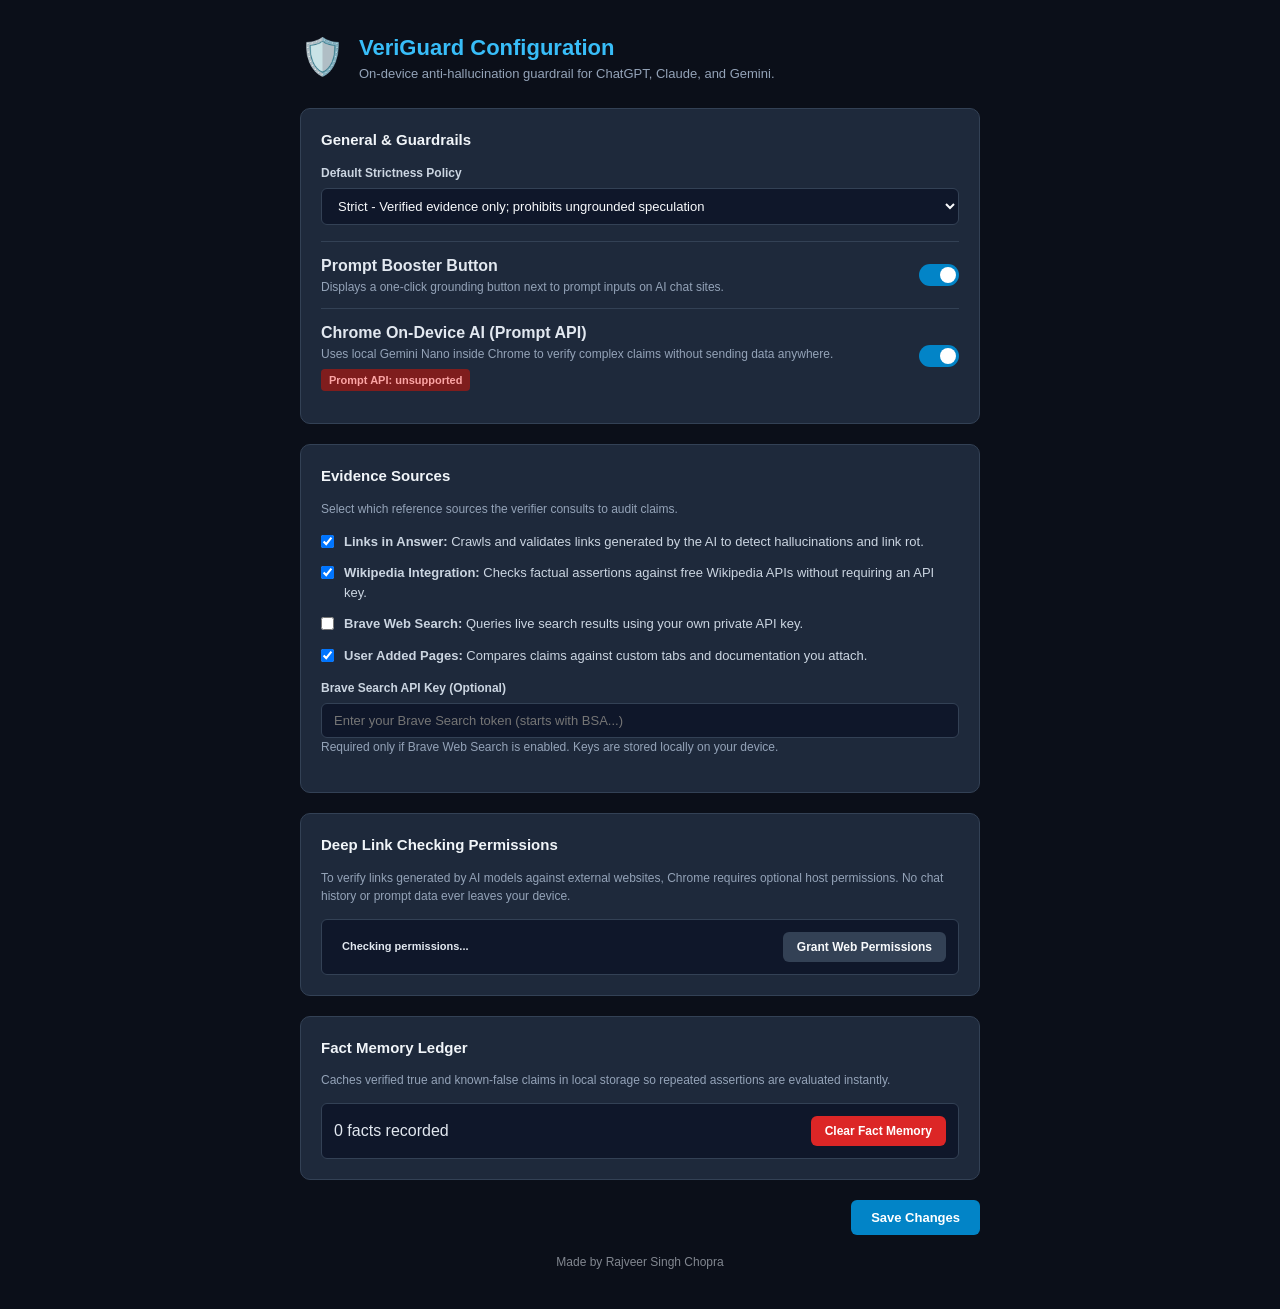
==== extension/options/options.html @ 43dd0ae5 "Initial commit: Hallucination Guard extension" ====
<!DOCTYPE html>
<html lang="en">
<head>
  <meta charset="UTF-8">
  <title>VeriGuard Settings - Anti-Hallucination Extension</title>
  <link rel="stylesheet" href="options.css">
</head>
<body>
  <div class="container">
    <header class="header">
      <div class="brand">
        <span class="logo">🛡️</span>
        <div>
          <h1>VeriGuard Configuration</h1>
          <p class="subtitle">On-device anti-hallucination guardrail for ChatGPT, Claude, and Gemini.</p>
        </div>
      </div>
    </header>

    <main class="content">
      <!-- General Settings -->
      <section class="card">
        <h2>General & Guardrails</h2>
        <div class="form-group">
          <label for="strictnessSelect" class="form-label">Default Strictness Policy</label>
          <select id="strictnessSelect" class="form-input">
            <option value="moderate">Moderate - Basic factual alignment; flags uncertain assertions</option>
            <option value="strict" selected>Strict - Verified evidence only; prohibits ungrounded speculation</option>
            <option value="zero_tolerance">Zero Tolerance - Closed-book mode; drops unverified statements</option>
          </select>
        </div>

        <div class="form-row">
          <div>
            <strong>Prompt Booster Button</strong>
            <p class="hint">Displays a one-click grounding button next to prompt inputs on AI chat sites.</p>
          </div>
          <label class="switch">
            <input type="checkbox" id="toggleBooster" checked>
            <span class="slider round"></span>
          </label>
        </div>

        <div class="form-row">
          <div>
            <strong>Chrome On-Device AI (Prompt API)</strong>
            <p class="hint">Uses local Gemini Nano inside Chrome to verify complex claims without sending data anywhere.</p>
            <div style="margin-top:6px; display:flex; align-items:center; gap:8px;">
              <span id="aiStatusBadge" class="badge">Checking AI model...</span>
              <button type="button" id="btnPrepareAI" class="btn btn-secondary" style="display:none; padding:4px 8px; font-size:11px;">Enable / Download Model</button>
              <span id="aiProgress" style="font-size:11px; color:#38bdf8;"></span>
            </div>
          </div>
          <label class="switch">
            <input type="checkbox" id="toggleOnDeviceAI" checked>
            <span class="slider round"></span>
          </label>
        </div>
      </section>

      <!-- Evidence Sources -->
      <section class="card">
        <h2>Evidence Sources</h2>
        <p class="hint mb-4">Select which reference sources the verifier consults to audit claims.</p>

        <div class="checkbox-group">
          <label class="checkbox-item">
            <input type="checkbox" id="sourceLinks" checked>
            <span><strong>Links in Answer:</strong> Crawls and validates links generated by the AI to detect hallucinations and link rot.</span>
          </label>

          <label class="checkbox-item">
            <input type="checkbox" id="sourceWikipedia" checked>
            <span><strong>Wikipedia Integration:</strong> Checks factual assertions against free Wikipedia APIs without requiring an API key.</span>
          </label>

          <label class="checkbox-item">
            <input type="checkbox" id="sourceWebSearch">
            <span><strong>Brave Web Search:</strong> Queries live search results using your own private API key.</span>
          </label>

          <label class="checkbox-item">
            <input type="checkbox" id="sourcePages" checked>
            <span><strong>User Added Pages:</strong> Compares claims against custom tabs and documentation you attach.</span>
          </label>
        </div>

        <div class="form-group mt-4" id="braveKeyGroup">
          <label for="braveApiKey" class="form-label">Brave Search API Key (Optional)</label>
          <input type="password" id="braveApiKey" class="form-input" placeholder="Enter your Brave Search token (starts with BSA...)">
          <p class="hint">Required only if Brave Web Search is enabled. Keys are stored locally on your device.</p>
        </div>
      </section>

      <!-- Permissions & Link Checking -->
      <section class="card">
        <h2>Deep Link Checking Permissions</h2>
        <p class="hint mb-4">
          To verify links generated by AI models against external websites, Chrome requires optional host permissions.
          No chat history or prompt data ever leaves your device.
        </p>
        <div class="permission-status">
          <span id="permStatusBadge" class="badge">Checking permissions...</span>
          <div>
            <button type="button" id="btnRequestPerm" class="btn btn-secondary">Grant Web Permissions</button>
            <button type="button" id="btnRevokePerm" class="btn btn-secondary" style="display:none; margin-left:6px;">Revoke</button>
          </div>
        </div>
      </section>

      <!-- Fact Memory -->
      <section class="card">
        <h2>Fact Memory Ledger</h2>
        <p class="hint mb-4">
          Caches verified true and known-false claims in local storage so repeated assertions are evaluated instantly.
        </p>
        <div class="memory-status">
          <span id="memoryCount">0 facts recorded</span>
          <button type="button" id="btnClearMemory" class="btn btn-danger">Clear Fact Memory</button>
        </div>
      </section>
    </main>

    <footer class="footer">
      <div id="saveNotification" class="save-status"></div>
      <button type="button" id="btnSave" class="btn btn-primary">Save Changes</button>
    </footer>

    <p class="credit">Made by Rajveer Singh Chopra</p>
  </div>

  <script src="../engine/ai-judge.js"></script>
  <script src="options.js"></script>
</body>
</html>
---- extension/options/options.css ----
/* VeriGuard Options Stylesheet */
* {
  box-sizing: border-box;
  margin: 0;
  padding: 0;
}

body {
  background-color: #0b0f19;
  color: #e2e8f0;
  font-family: -apple-system, BlinkMacSystemFont, "Segoe UI", Roboto, sans-serif;
  line-height: 1.5;
  padding: 30px 20px;
}

.container {
  max-width: 680px;
  margin: 0 auto;
}

.header {
  margin-bottom: 24px;
}

.brand {
  display: flex;
  align-items: center;
  gap: 14px;
}

.logo {
  font-size: 36px;
}

.brand h1 {
  font-size: 22px;
  font-weight: 700;
  color: #38bdf8;
}

.subtitle {
  font-size: 13px;
  color: #94a3b8;
}

.card {
  background: #1e293b;
  border: 1px solid #334155;
  border-radius: 10px;
  padding: 20px;
  margin-bottom: 20px;
}

.card h2 {
  font-size: 15px;
  font-weight: 600;
  color: #f1f5f9;
  margin-bottom: 12px;
}

.hint {
  font-size: 12px;
  color: #94a3b8;
}

.mb-4 {
  margin-bottom: 14px;
}

.mt-4 {
  margin-top: 14px;
}

.form-group {
  margin-bottom: 16px;
}

.form-label {
  display: block;
  font-size: 12px;
  font-weight: 600;
  color: #cbd5e1;
  margin-bottom: 6px;
}

.form-input {
  width: 100%;
  padding: 9px 12px;
  background: #0f172a;
  border: 1px solid #334155;
  border-radius: 6px;
  color: #f8fafc;
  font-size: 13px;
  outline: none;
}

.form-input:focus {
  border-color: #38bdf8;
}

.form-row {
  display: flex;
  justify-content: space-between;
  align-items: center;
  padding: 12px 0;
  border-top: 1px solid #334155;
}

.checkbox-group {
  display: flex;
  flex-direction: column;
  gap: 12px;
}

.checkbox-item {
  display: flex;
  align-items: flex-start;
  gap: 10px;
  font-size: 13px;
  color: #cbd5e1;
  cursor: pointer;
}

.checkbox-item input {
  margin-top: 3px;
}

.permission-status,
.memory-status {
  display: flex;
  justify-content: space-between;
  align-items: center;
  padding: 12px;
  background: #0f172a;
  border-radius: 6px;
  border: 1px solid #334155;
}

.badge {
  font-size: 11px;
  font-weight: 600;
  padding: 3px 8px;
  border-radius: 4px;
}

.badge-granted {
  background: #065f46;
  color: #34d399;
}

.badge-denied {
  background: #7f1d1d;
  color: #fca5a5;
}

.btn {
  padding: 8px 14px;
  font-size: 12px;
  font-weight: 600;
  border-radius: 6px;
  border: none;
  cursor: pointer;
  transition: opacity 0.15s ease;
}

.btn:hover {
  opacity: 0.9;
}

.btn-primary {
  background: #0284c7;
  color: #ffffff;
  padding: 10px 20px;
  font-size: 13px;
}

.btn-secondary {
  background: #334155;
  color: #f8fafc;
}

.btn-danger {
  background: #dc2626;
  color: #ffffff;
}

.footer {
  display: flex;
  justify-content: space-between;
  align-items: center;
  margin-top: 10px;
}

.save-status {
  font-size: 13px;
  font-weight: 500;
  color: #34d399;
  min-height: 20px;
}

/* Switch */
.switch {
  position: relative;
  display: inline-block;
  width: 40px;
  height: 22px;
}

.switch input {
  opacity: 0;
  width: 0;
  height: 0;
}

.slider {
  position: absolute;
  cursor: pointer;
  top: 0;
  left: 0;
  right: 0;
  bottom: 0;
  background-color: #334155;
  transition: 0.2s;
  border-radius: 22px;
}

.slider:before {
  position: absolute;
  content: "";
  height: 16px;
  width: 16px;
  left: 3px;
  bottom: 3px;
  background-color: white;
  transition: 0.2s;
  border-radius: 50%;
}

input:checked + .slider {
  background-color: #0284c7;
}

input:checked + .slider:before {
  transform: translateX(18px);
}

/* Developer credit */
.credit {
  margin: 18px 0 8px;
  text-align: center;
  font-size: 12px;
  opacity: 0.55;
}
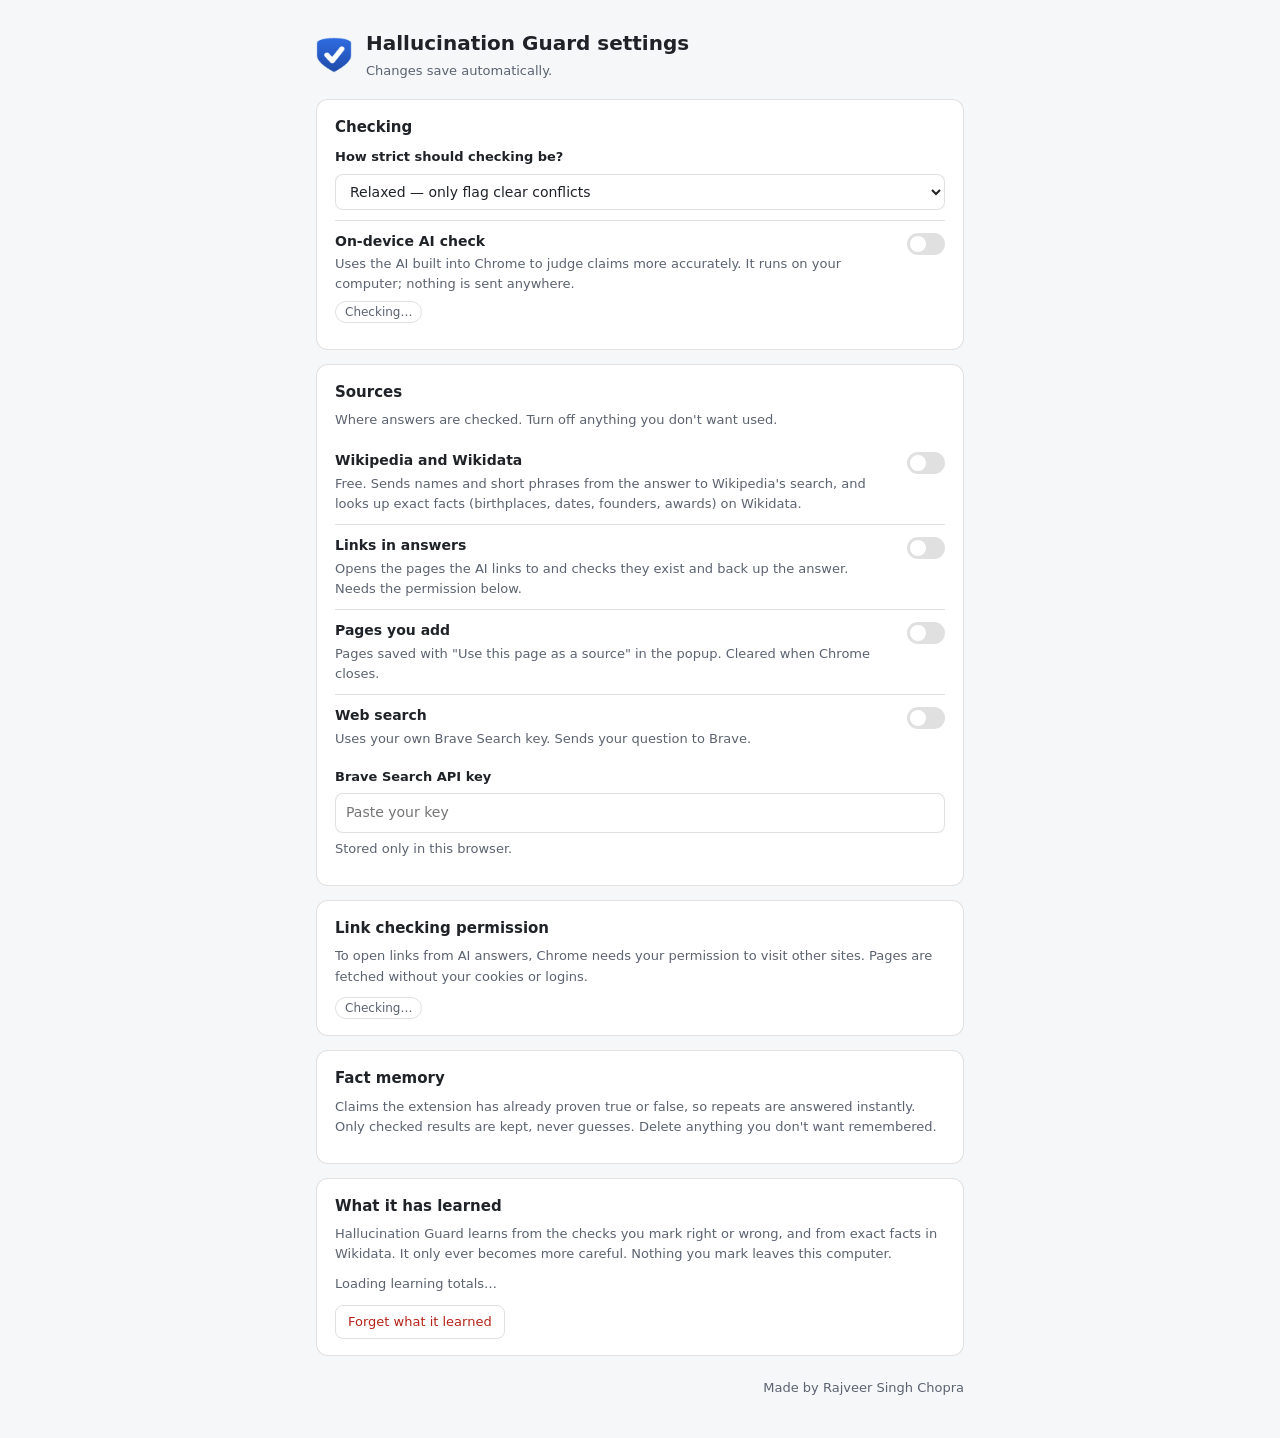
==== commit 4837065b: "Check answers against the conversation, learn from feedback, use on-device AI - Hallucination percen" ====
--- a/extension/options/options.html
+++ b/extension/options/options.html
@@ -1,135 +1,108 @@
-<!DOCTYPE html>
+<!doctype html>
 <html lang="en">
-<head>
-  <meta charset="UTF-8">
-  <title>VeriGuard Settings - Anti-Hallucination Extension</title>
-  <link rel="stylesheet" href="options.css">
-</head>
-<body>
-  <div class="container">
-    <header class="header">
-      <div class="brand">
-        <span class="logo">🛡️</span>
+  <head>
+    <meta charset="utf-8" />
+    <title>Hallucination Guard settings</title>
+    <link rel="stylesheet" href="options.css" />
+  </head>
+  <body>
+    <main class="page">
+      <header class="head">
+        <img src="../icons/icon48.png" alt="" width="36" height="36" />
         <div>
-          <h1>VeriGuard Configuration</h1>
-          <p class="subtitle">On-device anti-hallucination guardrail for ChatGPT, Claude, and Gemini.</p>
+          <h1>Hallucination Guard settings</h1>
+          <p class="muted">Changes save automatically. <span id="saved" class="saved" role="status"></span></p>
         </div>
-      </div>
-    </header>
+      </header>
 
-    <main class="content">
-      <!-- General Settings -->
       <section class="card">
-        <h2>General & Guardrails</h2>
-        <div class="form-group">
-          <label for="strictnessSelect" class="form-label">Default Strictness Policy</label>
-          <select id="strictnessSelect" class="form-input">
-            <option value="moderate">Moderate - Basic factual alignment; flags uncertain assertions</option>
-            <option value="strict" selected>Strict - Verified evidence only; prohibits ungrounded speculation</option>
-            <option value="zero_tolerance">Zero Tolerance - Closed-book mode; drops unverified statements</option>
+        <h2>Checking</h2>
+
+        <label class="field">
+          <span class="field-label">How strict should checking be?</span>
+          <select id="strictness">
+            <option value="moderate">Relaxed — only flag clear conflicts</option>
+            <option value="strict">Balanced — also flag unverified claims</option>
+            <option value="zero_tolerance">Strict — treat anything unverified as unreliable</option>
           </select>
-        </div>
+        </label>
 
-        <div class="form-row">
-          <div>
-            <strong>Prompt Booster Button</strong>
-            <p class="hint">Displays a one-click grounding button next to prompt inputs on AI chat sites.</p>
-          </div>
-          <label class="switch">
-            <input type="checkbox" id="toggleBooster" checked>
-            <span class="slider round"></span>
+        <div class="row">
+          <label for="onDeviceAI">
+            <strong>On-device AI check</strong>
+            <span class="muted block">Uses the AI built into Chrome to judge claims more accurately. It runs on your computer; nothing is sent anywhere.</span>
+            <span class="status-line"><span id="aiStatus" class="pill">Checking…</span> <button type="button" id="aiPrepare" class="btn small" hidden>Download model</button> <span id="aiProgress" class="muted"></span></span>
           </label>
-        </div>
-
-        <div class="form-row">
-          <div>
-            <strong>Chrome On-Device AI (Prompt API)</strong>
-            <p class="hint">Uses local Gemini Nano inside Chrome to verify complex claims without sending data anywhere.</p>
-            <div style="margin-top:6px; display:flex; align-items:center; gap:8px;">
-              <span id="aiStatusBadge" class="badge">Checking AI model...</span>
-              <button type="button" id="btnPrepareAI" class="btn btn-secondary" style="display:none; padding:4px 8px; font-size:11px;">Enable / Download Model</button>
-              <span id="aiProgress" style="font-size:11px; color:#38bdf8;"></span>
-            </div>
-          </div>
-          <label class="switch">
-            <input type="checkbox" id="toggleOnDeviceAI" checked>
-            <span class="slider round"></span>
-          </label>
+          <input type="checkbox" id="onDeviceAI" class="toggle" />
         </div>
       </section>
 
-      <!-- Evidence Sources -->
       <section class="card">
-        <h2>Evidence Sources</h2>
-        <p class="hint mb-4">Select which reference sources the verifier consults to audit claims.</p>
+        <h2>Sources</h2>
+        <p class="muted">Where answers are checked. Turn off anything you don't want used.</p>
 
-        <div class="checkbox-group">
-          <label class="checkbox-item">
-            <input type="checkbox" id="sourceLinks" checked>
-            <span><strong>Links in Answer:</strong> Crawls and validates links generated by the AI to detect hallucinations and link rot.</span>
-          </label>
+        <label class="row">
+          <span><strong>Wikipedia and Wikidata</strong><span class="muted block">Free. Sends names and short phrases from the answer to Wikipedia's search, and looks up exact facts (birthplaces, dates, founders, awards) on Wikidata.</span></span>
+          <input type="checkbox" id="src-wikipedia" class="toggle" data-source="wikipedia" />
+        </label>
+        <label class="row">
+          <span><strong>Links in answers</strong><span class="muted block">Opens the pages the AI links to and checks they exist and back up the answer. Needs the permission below.</span></span>
+          <input type="checkbox" id="src-links" class="toggle" data-source="links" />
+        </label>
+        <label class="row">
+          <span><strong>Pages you add</strong><span class="muted block">Pages saved with "Use this page as a source" in the popup. Cleared when Chrome closes.</span></span>
+          <input type="checkbox" id="src-pages" class="toggle" data-source="pages" />
+        </label>
+        <label class="row">
+          <span><strong>Web search</strong><span class="muted block">Uses your own Brave Search key. Sends your question to Brave.</span></span>
+          <input type="checkbox" id="src-webSearch" class="toggle" data-source="webSearch" />
+        </label>
 
-          <label class="checkbox-item">
-            <input type="checkbox" id="sourceWikipedia" checked>
-            <span><strong>Wikipedia Integration:</strong> Checks factual assertions against free Wikipedia APIs without requiring an API key.</span>
-          </label>
+        <label class="field" id="keyField" hidden>
+          <span class="field-label">Brave Search API key</span>
+          <input type="password" id="braveApiKey" autocomplete="off" spellcheck="false" placeholder="Paste your key" />
+          <span class="muted">Stored only in this browser.</span>
+        </label>
+      </section>
 
-          <label class="checkbox-item">
-            <input type="checkbox" id="sourceWebSearch">
-            <span><strong>Brave Web Search:</strong> Queries live search results using your own private API key.</span>
-          </label>
-
-          <label class="checkbox-item">
-            <input type="checkbox" id="sourcePages" checked>
-            <span><strong>User Added Pages:</strong> Compares claims against custom tabs and documentation you attach.</span>
-          </label>
-        </div>
-
-        <div class="form-group mt-4" id="braveKeyGroup">
-          <label for="braveApiKey" class="form-label">Brave Search API Key (Optional)</label>
-          <input type="password" id="braveApiKey" class="form-input" placeholder="Enter your Brave Search token (starts with BSA...)">
-          <p class="hint">Required only if Brave Web Search is enabled. Keys are stored locally on your device.</p>
+      <section class="card">
+        <h2>Link checking permission</h2>
+        <p class="muted">To open links from AI answers, Chrome needs your permission to visit other sites. Pages are fetched without your cookies or logins.</p>
+        <div class="status-line">
+          <span id="permStatus" class="pill">Checking…</span>
+          <button type="button" id="permGrant" class="btn" hidden>Allow link checking</button>
+          <button type="button" id="permRevoke" class="btn ghost" hidden>Turn off</button>
         </div>
       </section>
 
-      <!-- Permissions & Link Checking -->
       <section class="card">
-        <h2>Deep Link Checking Permissions</h2>
-        <p class="hint mb-4">
-          To verify links generated by AI models against external websites, Chrome requires optional host permissions.
-          No chat history or prompt data ever leaves your device.
-        </p>
-        <div class="permission-status">
-          <span id="permStatusBadge" class="badge">Checking permissions...</span>
-          <div>
-            <button type="button" id="btnRequestPerm" class="btn btn-secondary">Grant Web Permissions</button>
-            <button type="button" id="btnRevokePerm" class="btn btn-secondary" style="display:none; margin-left:6px;">Revoke</button>
-          </div>
+        <div class="card-head">
+          <h2>Fact memory</h2>
+          <button type="button" id="memoryClear" class="btn ghost danger" hidden>Delete all</button>
         </div>
+        <p class="muted">Claims the extension has already proven true or false, so repeats are answered instantly. Only checked results are kept, never guesses. Delete anything you don't want remembered.</p>
+
+        <input type="search" id="memoryFilter" class="filter" placeholder="Search remembered facts" hidden />
+        <p id="memorySummary" class="muted"></p>
+        <ul id="memoryList" class="memory"></ul>
       </section>
 
-      <!-- Fact Memory -->
       <section class="card">
-        <h2>Fact Memory Ledger</h2>
-        <p class="hint mb-4">
-          Caches verified true and known-false claims in local storage so repeated assertions are evaluated instantly.
-        </p>
-        <div class="memory-status">
-          <span id="memoryCount">0 facts recorded</span>
-          <button type="button" id="btnClearMemory" class="btn btn-danger">Clear Fact Memory</button>
-        </div>
+        <h2>What it has learned</h2>
+        <p class="muted">Hallucination Guard learns from the checks you mark right or wrong, and from exact facts in Wikidata. It only ever becomes more careful. Nothing you mark leaves this computer.</p>
+        <p id="learnerSummary" class="muted" role="status">Loading learning totals…</p>
+        <button type="button" id="learnerReset" class="btn ghost danger">Forget what it learned</button>
       </section>
+
+      <footer class="foot">
+        <span id="version" class="muted"></span>
+        <span class="muted">Made by Rajveer Singh Chopra</span>
+      </footer>
     </main>
 
-    <footer class="footer">
-      <div id="saveNotification" class="save-status"></div>
-      <button type="button" id="btnSave" class="btn btn-primary">Save Changes</button>
-    </footer>
-
-    <p class="credit">Made by Rajveer Singh Chopra</p>
-  </div>
-
-  <script src="../engine/ai-judge.js"></script>
-  <script src="options.js"></script>
-</body>
+    <script src="../ui/icons.js"></script>
+    <script src="../engine/ai-judge.js"></script>
+    <script src="../engine/fact-memory.js"></script>
+    <script src="options.js"></script>
+  </body>
 </html>
--- a/extension/options/options.css
+++ b/extension/options/options.css
@@ -1,253 +1,182 @@
-/* VeriGuard Options Stylesheet */
-* {
-  box-sizing: border-box;
-  margin: 0;
-  padding: 0;
+:root {
+  --bg: #f6f7f9;
+  --card: #ffffff;
+  --fg: #1f2328;
+  --muted: #5b6370;
+  --border: rgba(0, 0, 0, 0.12);
+  --accent: #2f6de2;
+  --btn-bg: #2f6de2;
+  --ok: #17734a;
+  --bad: #b42318;
+  --warn: #8a5a00;
 }
 
-body {
-  background-color: #0b0f19;
-  color: #e2e8f0;
-  font-family: -apple-system, BlinkMacSystemFont, "Segoe UI", Roboto, sans-serif;
-  line-height: 1.5;
-  padding: 30px 20px;
+@media (prefers-color-scheme: dark) {
+  :root {
+    --bg: #141518;
+    --card: #1c1e22;
+    --fg: #e8eaed;
+    --muted: #a7adb8;
+    --border: rgba(255, 255, 255, 0.14);
+    --accent: #7aa7ff;
+    --btn-bg: #3a6ad4; /* white text needs a darker fill than the accent: 5.0:1 */
+    --ok: #5bd6a0;
+    --bad: #ff8b80;
+    --warn: #ffc45c;
+  }
 }
 
-.container {
-  max-width: 680px;
-  margin: 0 auto;
+* { box-sizing: border-box; }
+
+html { color-scheme: light dark; scrollbar-color: var(--border) transparent; }
+
+body {
+  margin: 0;
+  background: var(--bg);
+  color: var(--fg);
+  font: 14px/1.55 system-ui, -apple-system, "Segoe UI", sans-serif;
+  accent-color: var(--accent);
+  caret-color: var(--accent);
 }
 
-.header {
-  margin-bottom: 24px;
+::selection { background: rgba(47, 109, 226, 0.22); }
+
+.page { max-width: 680px; margin: 0 auto; padding: 28px 16px 40px; }
+
+.head { display: flex; gap: 14px; align-items: center; margin-bottom: 18px; }
+.head h1 { margin: 0; font-size: 20px; font-weight: 650; }
+.head p { margin: 2px 0 0; }
+
+.muted { color: var(--muted); font-size: 13px; }
+.block { display: block; margin-top: 2px; }
+.saved { color: var(--ok); }
+
+.card {
+  margin-top: 14px;
+  padding: 16px 18px;
+  border: 1px solid var(--border);
+  border-radius: 12px;
+  background: var(--card);
 }
 
-.brand {
+.card h2 { margin: 0 0 6px; font-size: 15px; font-weight: 650; }
+.card > p { margin: 0 0 10px; }
+.card-head { display: flex; align-items: center; justify-content: space-between; gap: 10px; }
+
+.row {
   display: flex;
-  align-items: center;
-  gap: 14px;
-}
-
-.logo {
-  font-size: 36px;
-}
-
-.brand h1 {
-  font-size: 22px;
-  font-weight: 700;
-  color: #38bdf8;
-}
-
-.subtitle {
-  font-size: 13px;
-  color: #94a3b8;
-}
-
-.card {
-  background: #1e293b;
-  border: 1px solid #334155;
-  border-radius: 10px;
-  padding: 20px;
-  margin-bottom: 20px;
-}
-
-.card h2 {
-  font-size: 15px;
-  font-weight: 600;
-  color: #f1f5f9;
-  margin-bottom: 12px;
-}
-
-.hint {
-  font-size: 12px;
-  color: #94a3b8;
-}
-
-.mb-4 {
-  margin-bottom: 14px;
-}
-
-.mt-4 {
-  margin-top: 14px;
-}
-
-.form-group {
-  margin-bottom: 16px;
-}
-
-.form-label {
-  display: block;
-  font-size: 12px;
-  font-weight: 600;
-  color: #cbd5e1;
-  margin-bottom: 6px;
-}
-
-.form-input {
-  width: 100%;
-  padding: 9px 12px;
-  background: #0f172a;
-  border: 1px solid #334155;
-  border-radius: 6px;
-  color: #f8fafc;
-  font-size: 13px;
-  outline: none;
-}
-
-.form-input:focus {
-  border-color: #38bdf8;
-}
-
-.form-row {
-  display: flex;
+  gap: 16px;
+  align-items: flex-start;
   justify-content: space-between;
-  align-items: center;
-  padding: 12px 0;
-  border-top: 1px solid #334155;
-}
-
-.checkbox-group {
-  display: flex;
-  flex-direction: column;
-  gap: 12px;
-}
-
-.checkbox-item {
-  display: flex;
-  align-items: flex-start;
-  gap: 10px;
-  font-size: 13px;
-  color: #cbd5e1;
+  padding: 10px 0;
+  border-top: 1px solid var(--border);
   cursor: pointer;
 }
 
-.checkbox-item input {
-  margin-top: 3px;
+.card h2 + .row, .card > p + .row { border-top: 0; }
+
+.field { display: flex; flex-direction: column; gap: 6px; margin: 8px 0 10px; }
+.field-label { font-weight: 600; font-size: 13px; }
+
+select, input[type="password"], input[type="search"] {
+  width: 100%;
+  padding: 8px 10px;
+  border: 1px solid var(--border);
+  border-radius: 8px;
+  background: var(--card);
+  color: var(--fg);
+  font: inherit;
 }
 
-.permission-status,
-.memory-status {
+select:focus-visible, input:focus-visible, button:focus-visible {
+  outline: 2px solid var(--accent);
+  outline-offset: 2px;
+}
+
+/* On/off switch built from a plain checkbox */
+.toggle {
+  appearance: none;
+  flex: none;
+  position: relative;
+  width: 38px;
+  height: 22px;
+  margin: 2px 0 0;
+  border-radius: 999px;
+  background: var(--border);
+  cursor: pointer;
+  transition: background 0.15s ease;
+}
+.toggle::after {
+  content: "";
+  position: absolute;
+  top: 3px;
+  left: 3px;
+  width: 16px;
+  height: 16px;
+  border-radius: 50%;
+  background: #fff;
+  transition: transform 0.15s ease;
+}
+.toggle:checked { background: var(--btn-bg); }
+.toggle:checked::after { transform: translateX(16px); }
+
+.status-line { display: flex; flex-wrap: wrap; align-items: center; gap: 8px; margin-top: 6px; }
+
+.pill {
+  display: inline-block;
+  padding: 1px 9px;
+  border: 1px solid var(--border);
+  border-radius: 999px;
+  font-size: 12px;
+  color: var(--muted);
+}
+.pill.ok { color: var(--ok); border-color: currentColor; }
+.pill.warn { color: var(--warn); border-color: currentColor; }
+
+.btn {
+  padding: 6px 12px;
+  border: 1px solid transparent;
+  border-radius: 8px;
+  background: var(--btn-bg);
+  color: #fff;
+  font: inherit;
+  font-size: 13px;
+  font-weight: 500;
+  cursor: pointer;
+}
+.btn.small { padding: 2px 9px; font-size: 12px; }
+.btn.ghost { background: transparent; border-color: var(--border); color: var(--fg); }
+.btn.danger { color: var(--bad); }
+.btn.ghost.danger { border-color: var(--border); }
+.btn:disabled { opacity: 0.6; cursor: default; }
+
+/* Fact memory list */
+.filter { margin: 4px 0 8px; }
+
+.memory { list-style: none; margin: 0; padding: 0; }
+
+.memory li {
+  display: grid;
+  grid-template-columns: 22px 1fr auto;
+  gap: 10px;
+  align-items: start;
+  padding: 10px 0;
+  border-top: 1px solid var(--border);
+}
+
+.fact-mark { display: flex; justify-content: center; padding-top: 2px; }
+.fact-mark svg { width: 16px; height: 16px; }
+.fact-mark.true { color: var(--ok); }
+.fact-mark.false { color: var(--bad); }
+
+.fact-text { overflow-wrap: anywhere; }
+.fact-meta { margin-top: 2px; color: var(--muted); font-size: 12px; }
+.fact-meta a { color: inherit; }
+.fact-quote { margin-top: 4px; color: var(--muted); font-size: 12.5px; font-style: italic; }
+
+.foot {
   display: flex;
   justify-content: space-between;
-  align-items: center;
-  padding: 12px;
-  background: #0f172a;
-  border-radius: 6px;
-  border: 1px solid #334155;
+  gap: 10px;
+  margin-top: 22px;
 }
-
-.badge {
-  font-size: 11px;
-  font-weight: 600;
-  padding: 3px 8px;
-  border-radius: 4px;
-}
-
-.badge-granted {
-  background: #065f46;
-  color: #34d399;
-}
-
-.badge-denied {
-  background: #7f1d1d;
-  color: #fca5a5;
-}
-
-.btn {
-  padding: 8px 14px;
-  font-size: 12px;
-  font-weight: 600;
-  border-radius: 6px;
-  border: none;
-  cursor: pointer;
-  transition: opacity 0.15s ease;
-}
-
-.btn:hover {
-  opacity: 0.9;
-}
-
-.btn-primary {
-  background: #0284c7;
-  color: #ffffff;
-  padding: 10px 20px;
-  font-size: 13px;
-}
-
-.btn-secondary {
-  background: #334155;
-  color: #f8fafc;
-}
-
-.btn-danger {
-  background: #dc2626;
-  color: #ffffff;
-}
-
-.footer {
-  display: flex;
-  justify-content: space-between;
-  align-items: center;
-  margin-top: 10px;
-}
-
-.save-status {
-  font-size: 13px;
-  font-weight: 500;
-  color: #34d399;
-  min-height: 20px;
-}
-
-/* Switch */
-.switch {
-  position: relative;
-  display: inline-block;
-  width: 40px;
-  height: 22px;
-}
-
-.switch input {
-  opacity: 0;
-  width: 0;
-  height: 0;
-}
-
-.slider {
-  position: absolute;
-  cursor: pointer;
-  top: 0;
-  left: 0;
-  right: 0;
-  bottom: 0;
-  background-color: #334155;
-  transition: 0.2s;
-  border-radius: 22px;
-}
-
-.slider:before {
-  position: absolute;
-  content: "";
-  height: 16px;
-  width: 16px;
-  left: 3px;
-  bottom: 3px;
-  background-color: white;
-  transition: 0.2s;
-  border-radius: 50%;
-}
-
-input:checked + .slider {
-  background-color: #0284c7;
-}
-
-input:checked + .slider:before {
-  transform: translateX(18px);
-}
-
-/* Developer credit */
-.credit {
-  margin: 18px 0 8px;
-  text-align: center;
-  font-size: 12px;
-  opacity: 0.55;
-}
